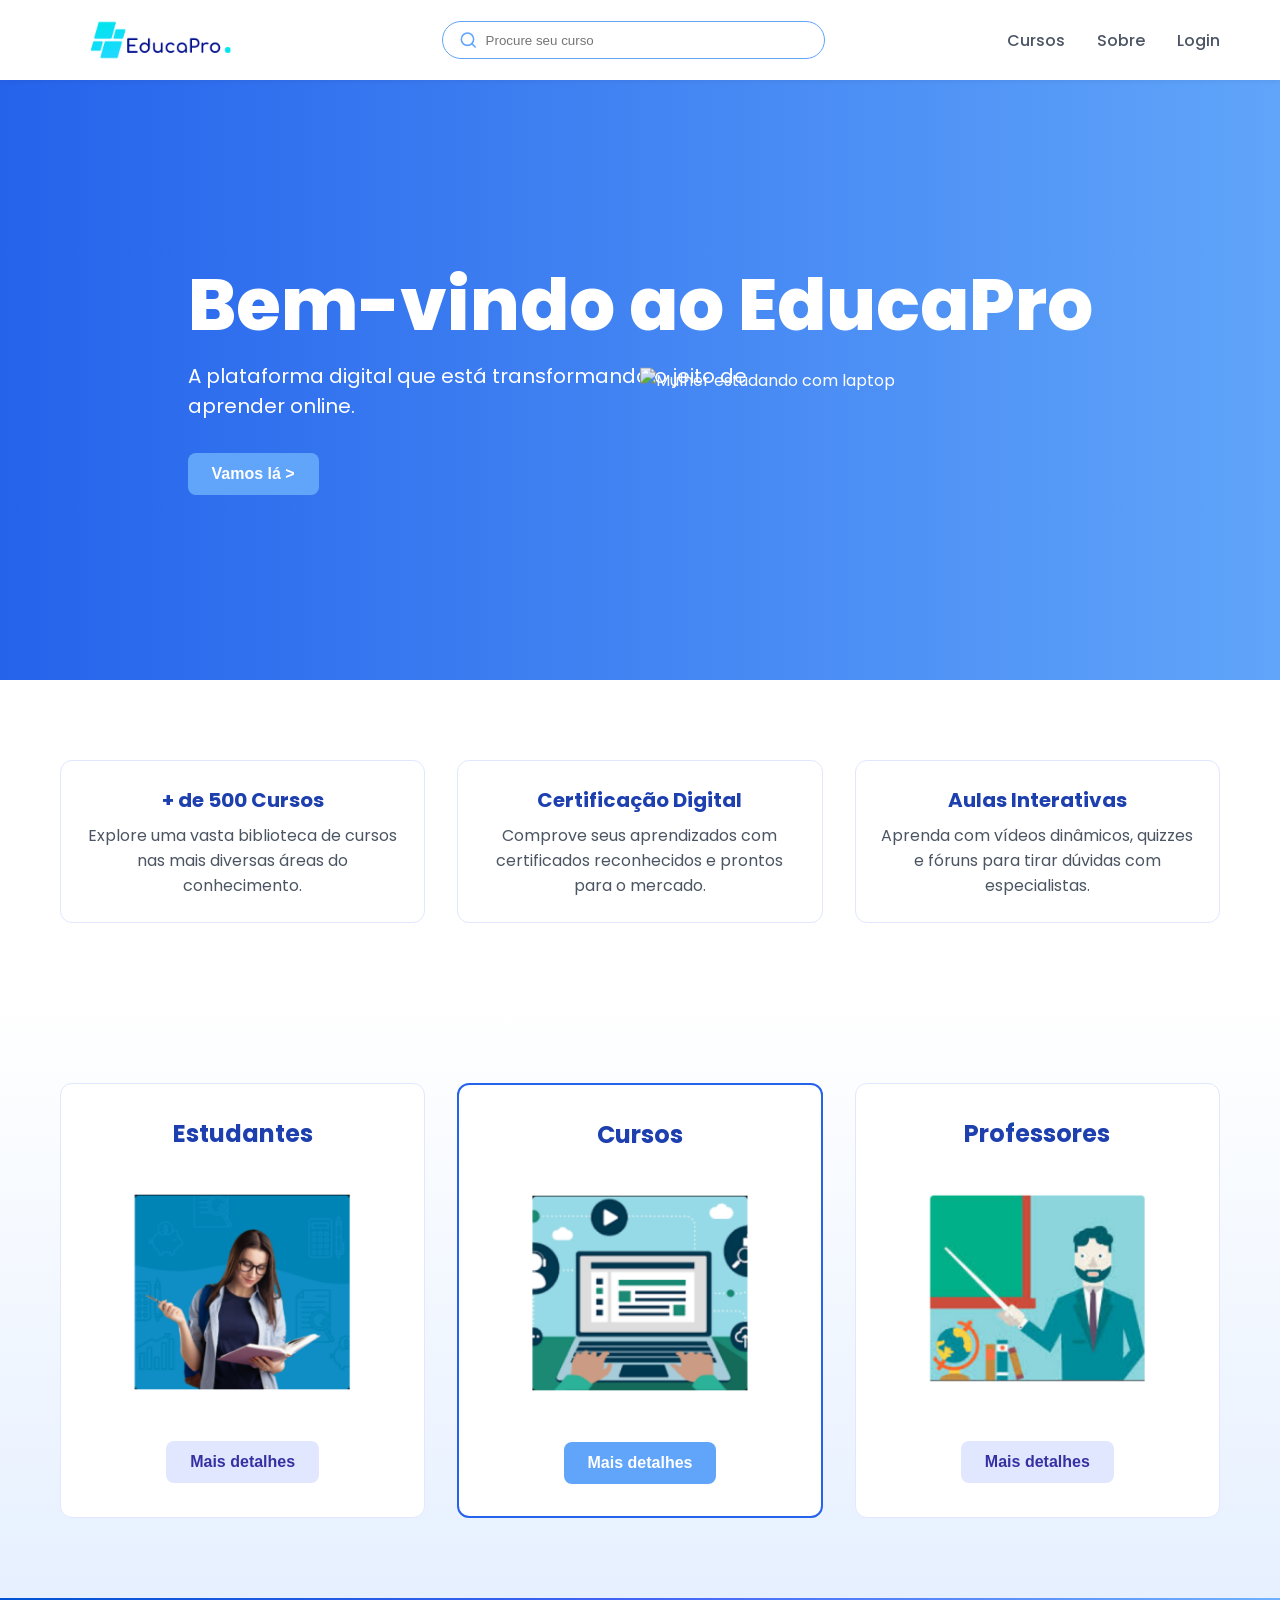
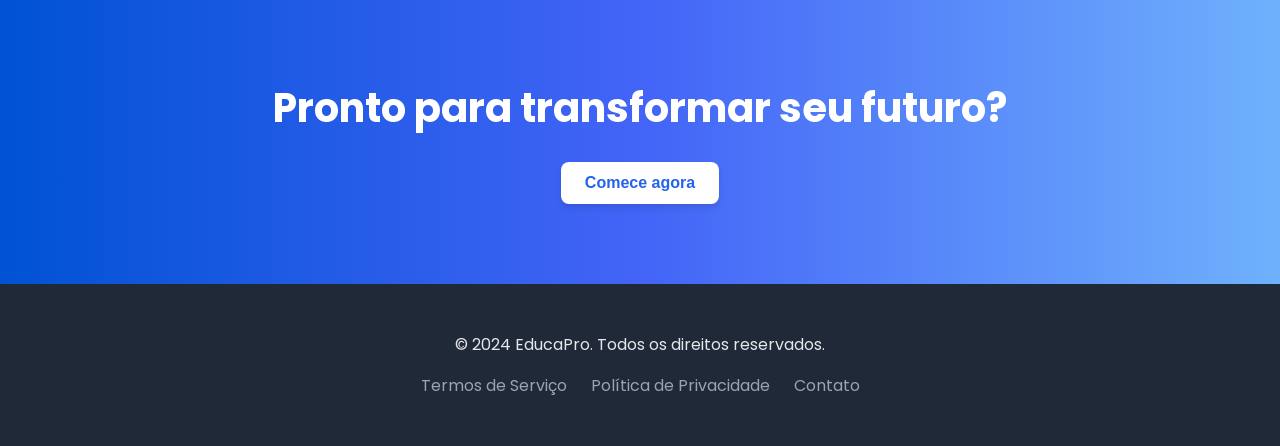
==== index.html @ 4612a157 "teste" ====
<!DOCTYPE html>
<html lang="pt-br">
  <head>
    <meta charset="UTF-8" />
    <meta name="viewport" content="width=device-width, initial-scale=1.0" />
    <title>EducaPro - Sua Plataforma de Aprendizagem</title>

    <!-- Google Fonts (Poppins) -->
    <link rel="stylesheet" href="style.css" />
    <link rel="preconnect" href="https://fonts.googleapis.com" />
    <link rel="preconnect" href="https://fonts.gstatic.com" crossorigin />
    <link
      href="https://fonts.googleapis.com/css2?family=Poppins:wght@400;500;600;700;800&display=swap"
      rel="stylesheet"
    />
  </head>
  <body>
    <!-- ========== CABEÇALHO ========== -->
    <header class="main-header">
      <div class="container">
        <a href="#" class="logo">
          <img
            src="img/logo-EducaPro (3).png"
            alt="EducaPro Logo"
            class="logo-img"
          />
        </a>

        <div class="search-bar">
          <svg
            xmlns="http://www.w3.org/2000/svg"
            width="20"
            height="20"
            viewBox="0 0 24 24"
            fill="none"
            stroke="currentColor"
            stroke-width="2"
            stroke-linecap="round"
            stroke-linejoin="round"
          >
            <circle cx="11" cy="11" r="8"></circle>
            <line x1="21" y1="21" x2="16.65" y2="16.65"></line>
          </svg>
          <input type="text" placeholder="Procure seu curso" />
        </div>

        <nav class="main-nav">
          <a href="#">Cursos</a>
          <a href="#">Sobre</a>
          <a href="#">Login</a>
        </nav>

        <button class="mobile-menu-button">
          <svg
            xmlns="http://www.w3.org/2000/svg"
            width="28"
            height="28"
            viewBox="0 0 24 24"
            fill="none"
            stroke="currentColor"
            stroke-width="2"
            stroke-linecap="round"
            stroke-linejoin="round"
          >
            <line x1="3" y1="12" x2="21" y2="12"></line>
            <line x1="3" y1="6" x2="21" y2="6"></line>
            <line x1="3" y1="18" x2="21" y2="18"></line>
          </svg>
        </button>
      </div>
    </header>

    <!-- ========== CONTEÚDO PRINCIPAL ========== -->
    <main>
      <!-- ========== SEÇÃO HERO ========== -->
      <section class="hero-section">
        <div class="container hero-content">
          <div>
            <h1>Bem-vindo ao EducaPro</h1>
            <p>
              A plataforma digital que está transformando o jeito de aprender
              online.
            </p>
            <button class="btn btn-primary">Vamos lá &gt;</button>
          </div>
        </div>
        <img
          src="img/Home.png"
          alt="Mulher estudando com laptop"
          class="hero-image"
        />
      </section>

      <!-- ========== SEÇÃO DE VANTAGENS ========== -->
      <section class="features-section">
        <div class="container features-grid">
          <div class="feature-item">
            <h3>+ de 500 Cursos</h3>
            <p>
              Explore uma vasta biblioteca de cursos nas mais diversas áreas do
              conhecimento.
            </p>
          </div>
          <div class="feature-item">
            <h3>Certificação Digital</h3>
            <p>
              Comprove seus aprendizados com certificados reconhecidos e prontos
              para o mercado.
            </p>
          </div>
          <div class="feature-item">
            <h3>Aulas Interativas</h3>
            <p>
              Aprenda com vídeos dinâmicos, quizzes e fóruns para tirar dúvidas
              com especialistas.
            </p>
          </div>
        </div>
      </section>

      <!-- ========== SEÇÃO DE PÚBLICO ========== -->
      <section class="audience-section">
        <div class="container audience-grid">
          <!-- Card Estudantes -->
          <div class="card">
            <h3>Estudantes</h3>
            <img
              src="img/estudante focada.png"
              alt="Estudante focada em seus estudos"
            />
            <button class="btn btn-secondary">Mais detalhes</button>
          </div>
          <!-- Card Cursos -->
          <div class="card card-highlight">
            <h3>Cursos</h3>
            <img
              src="img/interface de curso.png"
              alt="Interface de um curso online em um computador"
            />
            <button class="btn btn-primary">Mais detalhes</button>
          </div>
          <!-- Card Professores -->
          <div class="card">
            <h3>Professores</h3>
            <img
              src="img/Professor.png"
              alt="Professor explicando um conceito"
            />
            <button class="btn btn-secondary">Mais detalhes</button>
          </div>
        </div>
      </section>

      <!-- ========== SEÇÃO DE CHAMADA FINAL ========== -->
      <section class="cta-section">
        <div class="container">
          <h2>Pronto para transformar seu futuro?</h2>
          <button class="btn btn-light">Comece agora</button>
        </div>
      </section>
    </main>

    <!-- ========== RODAPÉ ========== -->
    <footer class="main-footer">
      <div class="container">
        <p>&copy; 2024 EducaPro. Todos os direitos reservados.</p>
        <div class="footer-links">
          <a href="#">Termos de Serviço</a>
          <a href="#">Política de Privacidade</a>
          <a href="#">Contato</a>
        </div>
      </div>
    </footer>
  </body>
</html>
---- style.css ----
/* ========== RESET BÁSICO E CONFIGURAÇÕES GLOBAIS ========== */
* {
  margin: 0;
  padding: 0;
  box-sizing: border-box;
}

body {
  font-family: "Poppins", sans-serif;
  background-color: #f0f4ff;
  color: #333;
  overflow-x: hidden;
}

.container {
  max-width: 1200px;
  margin: 0 auto;
  padding: 0 20px;
}

img {
  max-width: 100%;
  display: block;
}

a {
  text-decoration: none;
  color: inherit;
}

/* ========== CABEÇALHO ========== */
.main-header {
  background-color: #fff;
  box-shadow: 0 2px 4px rgba(0, 0, 0, 0.05);
  position: sticky;
  top: 0;
  z-index: 100;
}

.main-header .container {
  display: flex;
  justify-content: space-between;
  align-items: center;
  height: 80px;
}

.logo {
  display: flex;
  align-items: center;
}

.logo-img {
  height: 200px;
  width: auto;
}

.search-bar {
  display: flex;
  align-items: center;
  background-color: #fff;
  border: 1px solid #60a5fa;
  border-radius: 9999px;
  padding: 8px 16px;
  width: 33%;
}

.search-bar svg {
  color: #60a5fa;
}

.search-bar input {
  background: transparent;
  border: none;
  outline: none;
  margin-left: 8px;
  width: 100%;
}

.main-nav {
  display: flex;
  align-items: center;
  gap: 32px;
}

.main-nav a {
  font-weight: 500;
  color: #4b5563;
  transition: color 0.3s;
}

.main-nav a:hover {
  color: #2563eb;
}

.mobile-menu-button {
  display: none;
  background: none;
  border: none;
  cursor: pointer;
}

/* ========== SEÇÃO HERO ========== */
.hero-section {
  position: relative;
  color: #fff;
  min-height: 600px;
  display: flex;
  align-items: center;
  background: linear-gradient(90deg, #2563eb 0%, #60a5fa 100%);

  width: 100vw;
  left: 50%;
  transform: translateX(-50%);
}

.hero-image {
  position: absolute;
  right: 0;
  top: 50%;
  transform: translateY(-50%);
  width: 50%;
  height: auto;
  z-index: 1;
}

.hero-content {
  position: relative;
  z-index: 1;
}

.hero-content h1 {
  font-size: 4.5rem;
  font-weight: 800;
  line-height: 1.1;
  margin-bottom: 1rem;
}

.hero-content p {
  font-size: 1.25rem;
  margin-bottom: 2rem;
  max-width: 600px;
}

/* ========== BOTÕES ========== */
.btn {
  padding: 12px 24px;
  border-radius: 8px;
  font-weight: 700;
  border: none;
  cursor: pointer;
  transition: all 0.3s;
  font-size: 1rem;
}

.btn-primary {
  background-color: #60a5fa;
  color: #fff;
}
.btn-primary:hover {
  background-color: #3b82f6;
}

.btn-secondary {
  background-color: #e0e7ff;
  color: #3730a3;
}
.btn-secondary:hover {
  background-color: #c7d2fe;
}

.btn-light {
  background-color: #fff;
  color: #2563eb;
  box-shadow: 0 4px 6px rgba(0, 0, 0, 0.1);
}
.btn-light:hover {
  background-color: #f3f4f6;
}

/* ========== SEÇÃO DE VANTAGENS ========== */
.features-section {
  background-color: #fff;
  padding: 80px 0;
}

.features-grid {
  display: grid;
  grid-template-columns: repeat(3, 1fr);
  gap: 32px;
  text-align: center;
}

.feature-item {
  padding: 24px;
  border: 1px solid #e0e7ff;
  border-radius: 12px;
  background-color: #fff;
}

.feature-item h3 {
  font-size: 1.25rem;
  font-weight: 700;
  color: #1e40af;
  margin-bottom: 0.5rem;
}

.feature-item p {
  color: #4b5563;
}

/* ========== SEÇÃO DE PÚBLICO ========== */
.audience-section {
  padding: 80px 0;
  background: linear-gradient(180deg, #ffffff 0%, #e6f0ff 100%);
}

.audience-grid {
  display: grid;
  grid-template-columns: repeat(3, 1fr);
  gap: 32px;
}

.card {
  background-color: #fff;
  border-radius: 12px;
  border: 1px solid #e0e7ff;
  padding: 32px;
  text-align: center;
  transition: transform 0.3s, box-shadow 0.3s;
}

.card:hover {
  transform: translateY(-5px);
  box-shadow: 0 10px 20px rgba(0, 0, 0, 0.1);
}

.card h3 {
  font-size: 1.5rem;
  font-weight: 700;
  margin-bottom: 1rem;
  color: #1e40af;
}

.card img {
  border-radius: 8px;
  margin-bottom: 1.5rem;
  height: 250px;
  width: 100%;
  object-fit: cover;
}

.card-highlight {
  border: 2px solid #2563eb;
}

/* ========== SEÇÃO DE CHAMADA FINAL ========== */
.cta-section {
  padding: 80px 0;
  text-align: center;
  color: #fff;
  background: linear-gradient(90deg, #0052d4, #4364f7, #6fb1fc);
}

.cta-section h2 {
  font-size: 2.5rem;
  font-weight: 700;
  margin-bottom: 1.5rem;
}

/* ========== RODAPÉ ========== */
.main-footer {
  background-color: #1f2937;
  color: #e5e7eb;
  padding: 48px 0;
  text-align: center;
}

.footer-links {
  margin-top: 1rem;
  display: flex;
  justify-content: center;
  gap: 24px;
}

.footer-links a {
  color: #9ca3af;
  transition: color 0.3s;
}

.footer-links a:hover {
  color: #60a5fa;
}

/* ========== RESPONSIVIDADE ========== */
@media (max-width: 992px) {
  .search-bar {
    display: none;
  }
}

@media (max-width: 768px) {
  .main-nav {
    display: none;
  }
  .mobile-menu-button {
    display: block;
  }
  .hero-content h1 {
    font-size: 3rem;
  }
  .features-grid,
  .audience-grid {
    grid-template-columns: 1fr;
  }
  .cta-section h2 {
    font-size: 2rem;
  }
}
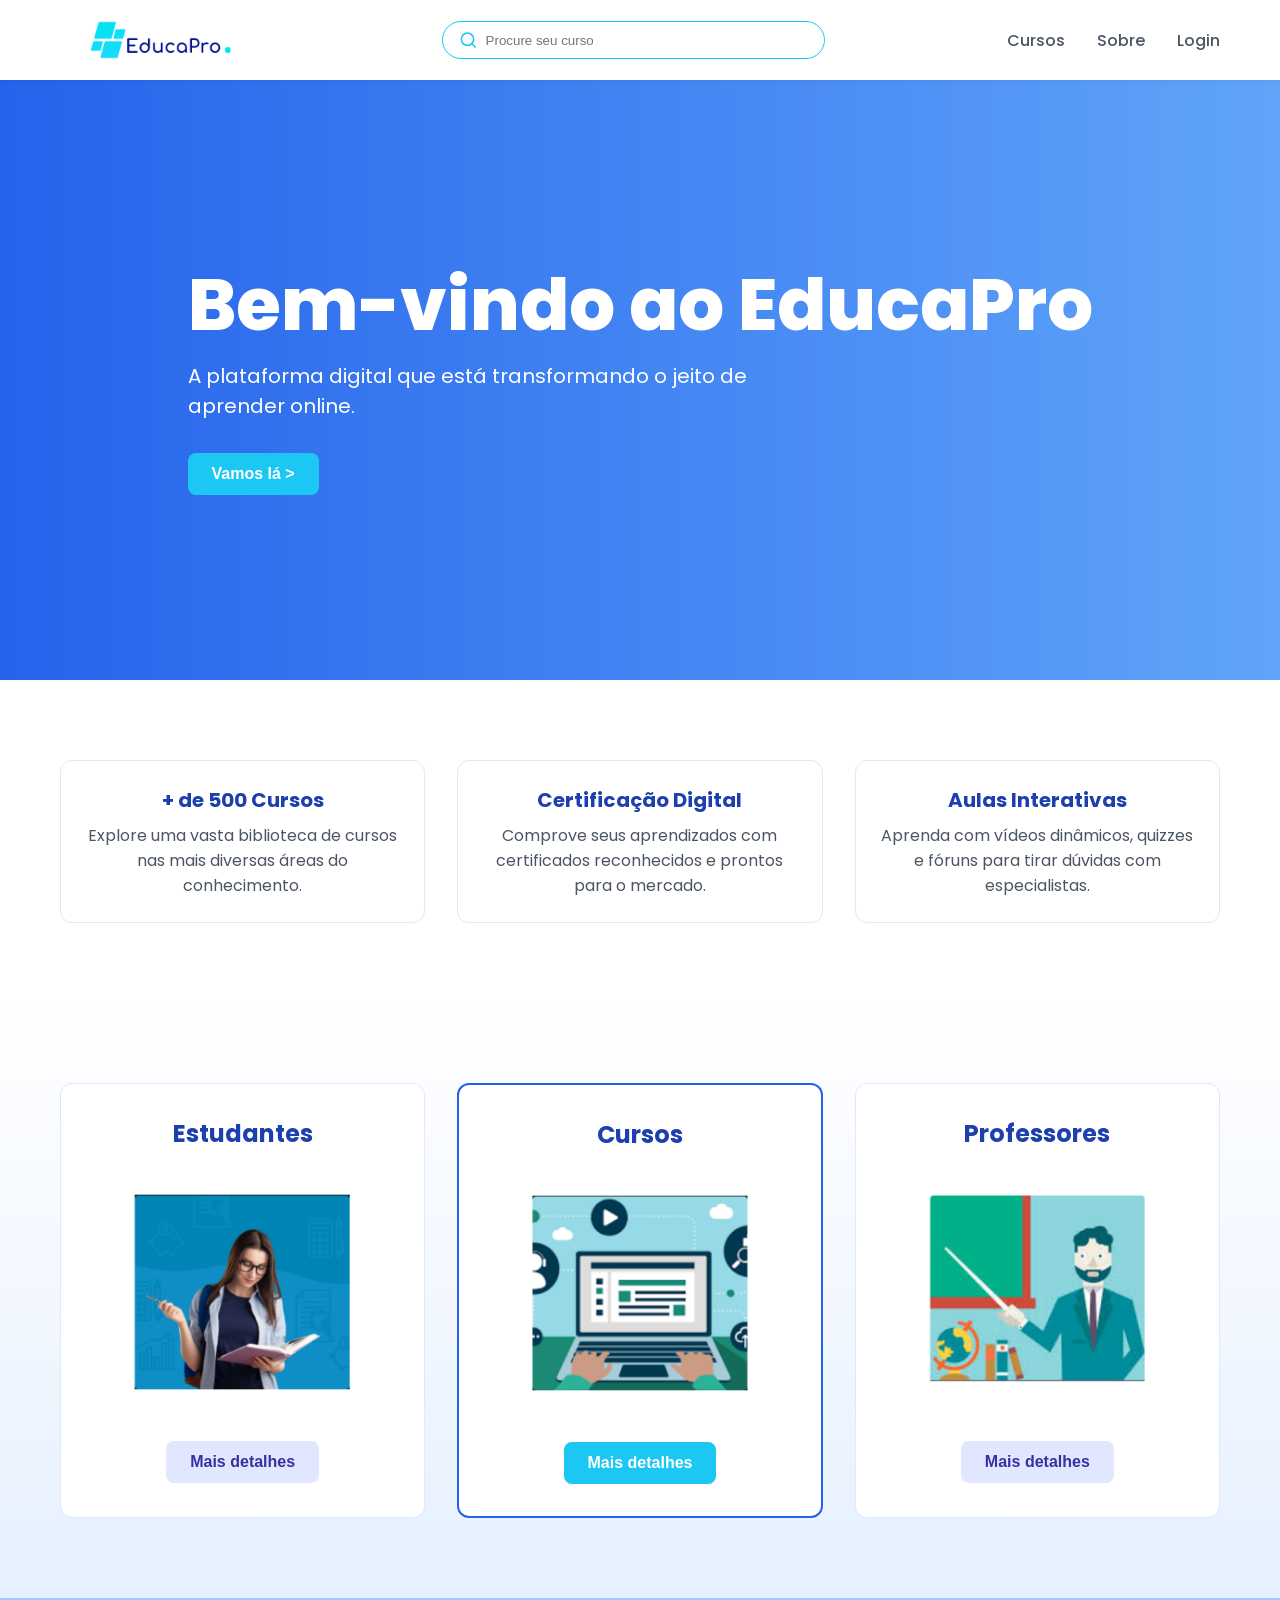
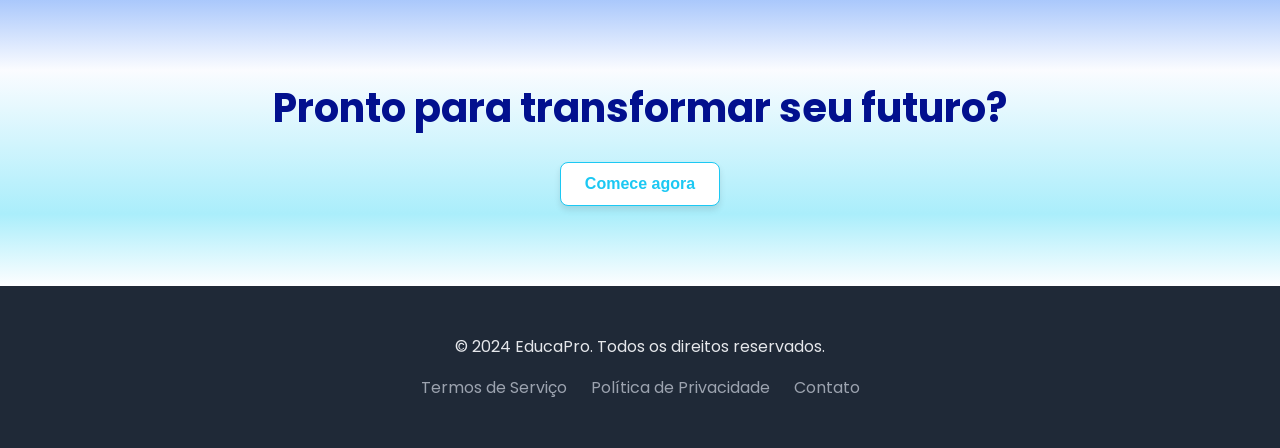
==== commit 031bcb8c: "Final_2" ====
--- a/index.html
+++ b/index.html
@@ -84,11 +84,11 @@
             <button class="btn btn-primary">Vamos lá &gt;</button>
           </div>
         </div>
-        <img
+        <!--<img
           src="img/Home.png"
           alt="Mulher estudando com laptop"
           class="hero-image"
-        />
+        />-->
       </section>
 
       <!-- ========== SEÇÃO DE VANTAGENS ========== -->
--- a/style.css
+++ b/style.css
@@ -58,14 +58,14 @@
   display: flex;
   align-items: center;
   background-color: #fff;
-  border: 1px solid #60a5fa;
+  border: 1px solid #1cc8f3;
   border-radius: 9999px;
   padding: 8px 16px;
   width: 33%;
 }
 
 .search-bar svg {
-  color: #60a5fa;
+  color: #1cc8f3;
 }
 
 .search-bar input {
@@ -153,11 +153,11 @@
 }
 
 .btn-primary {
-  background-color: #60a5fa;
+  background-color: #1cc8f3;
   color: #fff;
 }
 .btn-primary:hover {
-  background-color: #3b82f6;
+  background-color: #1ab8e0;
 }
 
 .btn-secondary {
@@ -170,11 +170,16 @@
 
 .btn-light {
   background-color: #fff;
-  color: #2563eb;
+  color: #1cc8f3;
+  border: 1px solid #1cc8f3;
   box-shadow: 0 4px 6px rgba(0, 0, 0, 0.1);
+  transition: all 0.3s ease;
 }
 .btn-light:hover {
-  background-color: #f3f4f6;
+  background-color: #1cc8f3;
+  color: #fff;
+  transform: translateY(-2px);
+  box-shadow: 0 6px 12px rgba(28, 200, 243, 0.3);
 }
 
 /* ========== SEÇÃO DE VANTAGENS ========== */
@@ -257,11 +262,18 @@
 .cta-section {
   padding: 80px 0;
   text-align: center;
-  color: #fff;
-  background: linear-gradient(90deg, #0052d4, #4364f7, #6fb1fc);
+  color: #0a2a5a;
+  background: linear-gradient(
+    180deg,
+    rgba(59, 130, 246, 0.4) 0%,
+    rgba(255, 255, 255, 0.7) 25%,
+    rgba(9, 224, 242, 0.3) 75%,
+    rgba(255, 255, 255, 0.9) 100%
+  );
 }
 
 .cta-section h2 {
+  color: #02108e;
   font-size: 2.5rem;
   font-weight: 700;
   margin-bottom: 1.5rem;
@@ -294,7 +306,15 @@
 /* ========== RESPONSIVIDADE ========== */
 @media (max-width: 992px) {
   .search-bar {
-    display: none;
+    width: 35%;
+  }
+
+  .hero-content h1 {
+    font-size: 3.5rem;
+  }
+
+  .hero-image {
+    width: 35%;
   }
 }
 
@@ -302,17 +322,84 @@
   .main-nav {
     display: none;
   }
+
   .mobile-menu-button {
     display: block;
   }
+
   .hero-content h1 {
-    font-size: 3rem;
-  }
+    font-size: 2.5rem;
+  }
+
+  .hero-content p {
+    font-size: 1rem;
+  }
+
+  .hero-image {
+    width: 30%;
+  }
+
   .features-grid,
   .audience-grid {
     grid-template-columns: 1fr;
-  }
+    gap: 20px;
+  }
+
+  .feature-item {
+    padding: 20px;
+  }
+
+  .card {
+    padding: 24px;
+  }
+
+  .card img {
+    height: 200px;
+  }
+
   .cta-section h2 {
+    font-size: 1.8rem;
+  }
+
+  .logo-img {
+    height: 120px;
+  }
+}
+
+@media (max-width: 480px) {
+  .container {
+    padding: 0 15px;
+  }
+
+  .hero-content h1 {
     font-size: 2rem;
   }
-}
+
+  .hero-content p {
+    font-size: 0.9rem;
+  }
+
+  .hero-image {
+    width: 25%;
+  }
+
+  .features-section,
+  .audience-section,
+  .cta-section {
+    padding: 60px 0;
+  }
+
+  .card img {
+    height: 180px;
+  }
+
+  .btn {
+    padding: 10px 20px;
+    font-size: 0.9rem;
+  }
+
+  .footer-links {
+    flex-direction: column;
+    gap: 12px;
+  }
+}
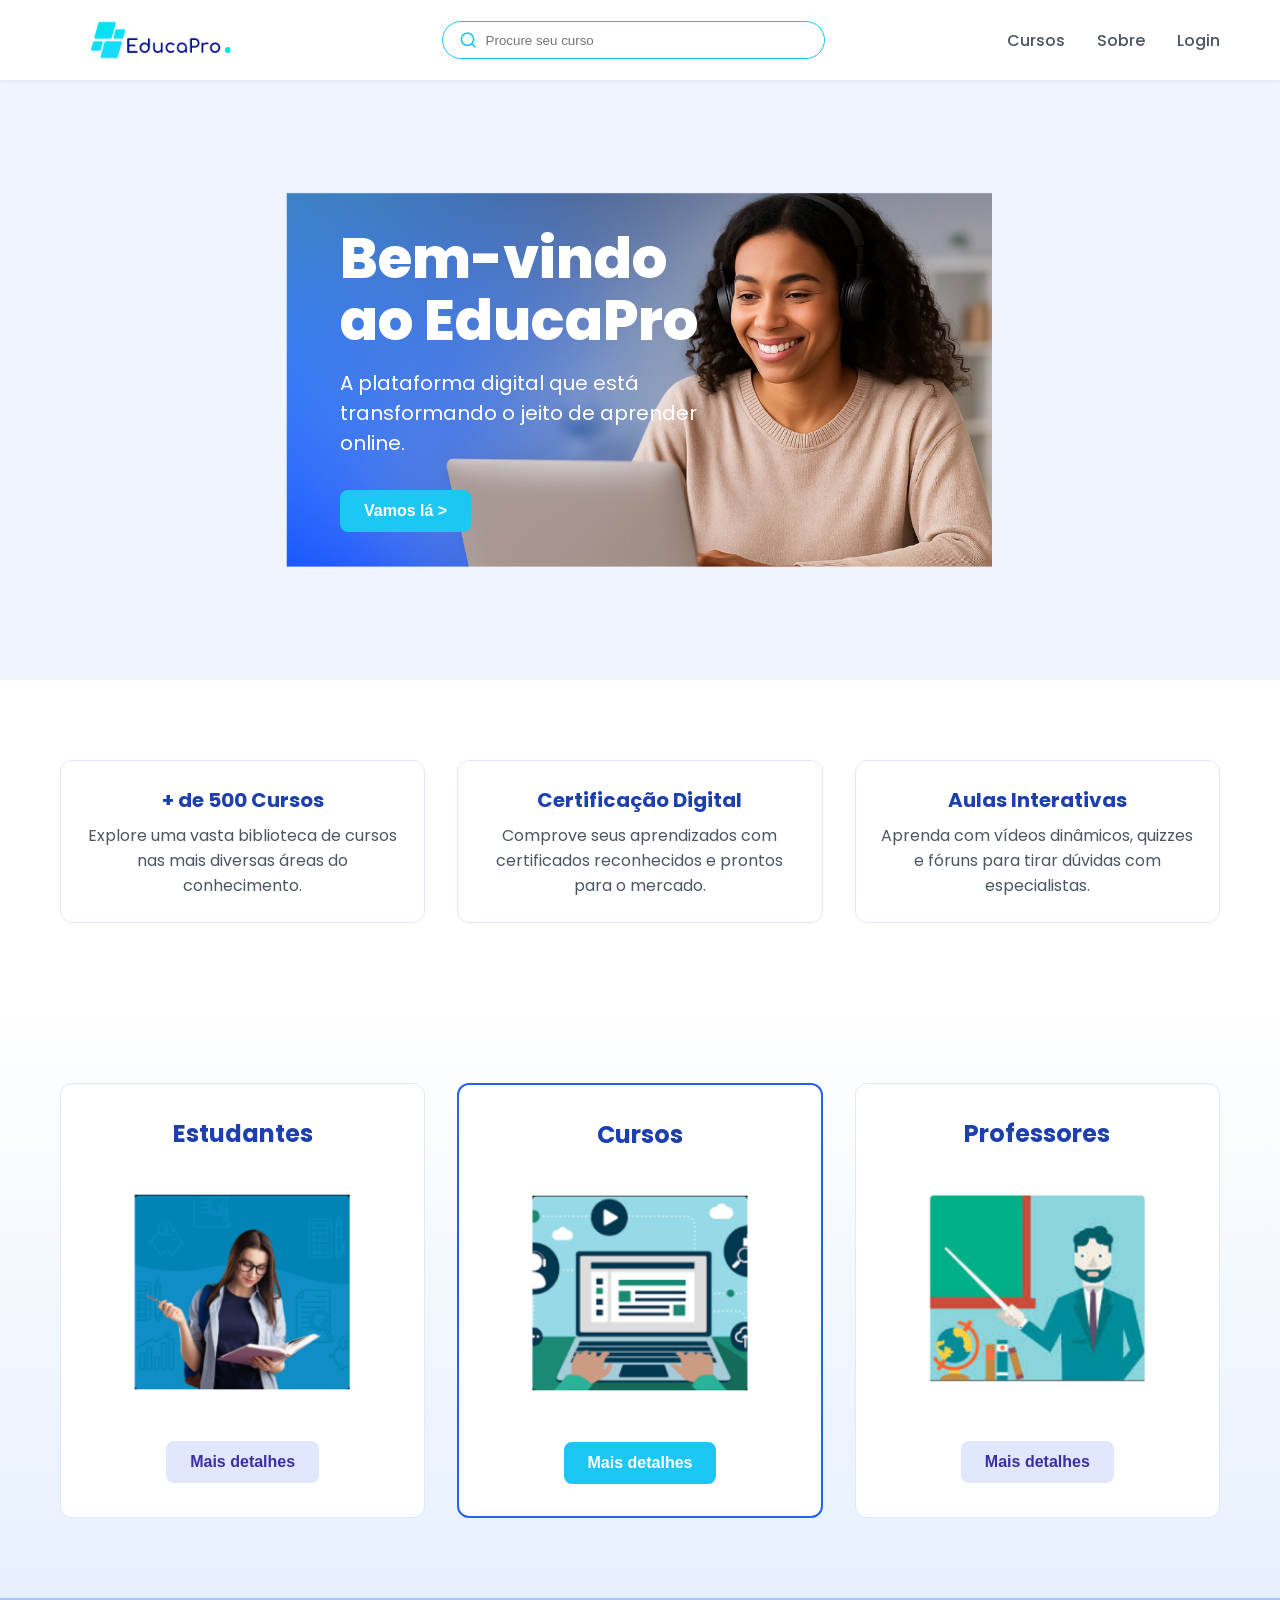
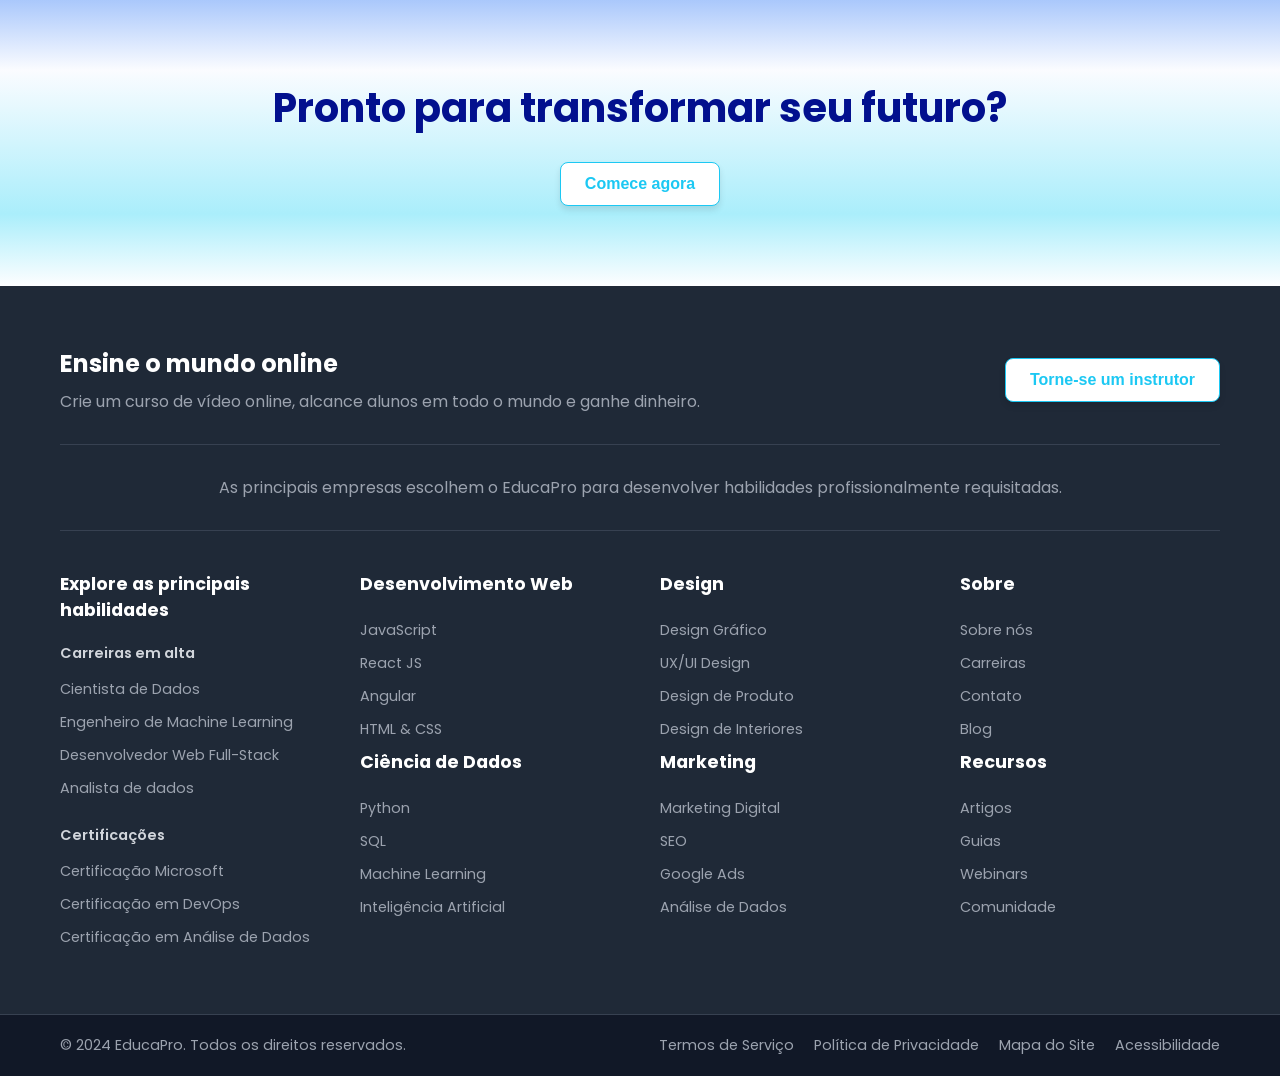
==== commit 20768482: "Corrigindo_P1" ====
--- a/index.html
+++ b/index.html
@@ -84,11 +84,6 @@
             <button class="btn btn-primary">Vamos lá &gt;</button>
           </div>
         </div>
-        <!--<img
-          src="img/Home.png"
-          alt="Mulher estudando com laptop"
-          class="hero-image"
-        />-->
       </section>
 
       <!-- ========== SEÇÃO DE VANTAGENS ========== -->
@@ -162,12 +157,127 @@
 
     <!-- ========== RODAPÉ ========== -->
     <footer class="main-footer">
-      <div class="container">
-        <p>&copy; 2024 EducaPro. Todos os direitos reservados.</p>
-        <div class="footer-links">
-          <a href="#">Termos de Serviço</a>
-          <a href="#">Política de Privacidade</a>
-          <a href="#">Contato</a>
+      <!-- Seção principal do rodapé -->
+      <div class="footer-main">
+        <div class="container">
+          <!-- Banner superior -->
+          <div class="footer-banner">
+            <div class="banner-content">
+              <h3>Ensine o mundo online</h3>
+              <p>
+                Crie um curso de vídeo online, alcance alunos em todo o mundo e
+                ganhe dinheiro.
+              </p>
+            </div>
+            <button class="btn btn-light">Torne-se um instrutor</button>
+          </div>
+
+          <hr class="footer-divider" />
+
+          <!-- Texto introdutório -->
+          <div class="footer-intro">
+            <p>
+              As principais empresas escolhem o EducaPro para desenvolver
+              habilidades profissionalmente requisitadas.
+            </p>
+          </div>
+
+          <hr class="footer-divider" />
+
+          <!-- Links organizados em colunas -->
+          <div class="footer-links-grid">
+            <div class="footer-column">
+              <h4>Explore as principais habilidades</h4>
+              <div class="link-group">
+                <h5>Carreiras em alta</h5>
+                <ul>
+                  <li><a href="#">Cientista de Dados</a></li>
+                  <li><a href="#">Engenheiro de Machine Learning</a></li>
+                  <li><a href="#">Desenvolvedor Web Full-Stack</a></li>
+                  <li><a href="#">Analista de dados</a></li>
+                </ul>
+              </div>
+              <div class="link-group">
+                <h5>Certificações</h5>
+                <ul>
+                  <li><a href="#">Certificação Microsoft</a></li>
+                  <li><a href="#">Certificação em DevOps</a></li>
+                  <li><a href="#">Certificação em Análise de Dados</a></li>
+                </ul>
+              </div>
+            </div>
+
+            <div class="footer-column">
+              <h4>Desenvolvimento Web</h4>
+              <ul>
+                <li><a href="#">JavaScript</a></li>
+                <li><a href="#">React JS</a></li>
+                <li><a href="#">Angular</a></li>
+                <li><a href="#">HTML & CSS</a></li>
+              </ul>
+
+              <h4>Ciência de Dados</h4>
+              <ul>
+                <li><a href="#">Python</a></li>
+                <li><a href="#">SQL</a></li>
+                <li><a href="#">Machine Learning</a></li>
+                <li><a href="#">Inteligência Artificial</a></li>
+              </ul>
+            </div>
+
+            <div class="footer-column">
+              <h4>Design</h4>
+              <ul>
+                <li><a href="#">Design Gráfico</a></li>
+                <li><a href="#">UX/UI Design</a></li>
+                <li><a href="#">Design de Produto</a></li>
+                <li><a href="#">Design de Interiores</a></li>
+              </ul>
+
+              <h4>Marketing</h4>
+              <ul>
+                <li><a href="#">Marketing Digital</a></li>
+                <li><a href="#">SEO</a></li>
+                <li><a href="#">Google Ads</a></li>
+                <li><a href="#">Análise de Dados</a></li>
+              </ul>
+            </div>
+
+            <div class="footer-column">
+              <h4>Sobre</h4>
+              <ul>
+                <li><a href="#">Sobre nós</a></li>
+                <li><a href="#">Carreiras</a></li>
+                <li><a href="#">Contato</a></li>
+                <li><a href="#">Blog</a></li>
+              </ul>
+
+              <h4>Recursos</h4>
+              <ul>
+                <li><a href="#">Artigos</a></li>
+                <li><a href="#">Guias</a></li>
+                <li><a href="#">Webinars</a></li>
+                <li><a href="#">Comunidade</a></li>
+              </ul>
+            </div>
+          </div>
+        </div>
+      </div>
+
+      <!-- Rodapé inferior -->
+      <div class="footer-bottom">
+        <div class="container">
+          <div class="footer-bottom-content">
+            <div class="footer-copyright">
+              <p>&copy; 2024 EducaPro. Todos os direitos reservados.</p>
+            </div>
+            <div class="footer-legal">
+              <a href="#">Termos de Serviço</a>
+              <a href="#">Política de Privacidade</a>
+              <a href="#">Mapa do Site</a>
+              <a href="#">Acessibilidade</a>
+            </div>
+          </div>
         </div>
       </div>
     </footer>
--- a/style.css
+++ b/style.css
@@ -10,6 +10,13 @@
   background-color: #f0f4ff;
   color: #333;
   overflow-x: hidden;
+  min-height: 100vh;
+  display: flex;
+  flex-direction: column;
+}
+
+main {
+  flex: 1;
 }
 
 .container {
@@ -108,9 +115,19 @@
   align-items: center;
   background: linear-gradient(90deg, #2563eb 0%, #60a5fa 100%);
 
+  /* Força a seção a ocupar a largura total da tela */
   width: 100vw;
   left: 50%;
   transform: translateX(-50%);
+}
+
+@media (min-width: 1200px) {
+  .hero-section {
+    background-image: url("img/Mulher_pc_2.png");
+    background-size: 70% auto;
+    background-position: center;
+    background-repeat: no-repeat;
+  }
 }
 
 .hero-image {
@@ -126,10 +143,12 @@
 .hero-content {
   position: relative;
   z-index: 1;
+  margin-left: 25%;
+  max-width: 35%;
 }
 
 .hero-content h1 {
-  font-size: 4.5rem;
+  font-size: 3.5rem;
   font-weight: 800;
   line-height: 1.1;
   margin-bottom: 1rem;
@@ -283,24 +302,162 @@
 .main-footer {
   background-color: #1f2937;
   color: #e5e7eb;
-  padding: 48px 0;
+  flex-shrink: 0;
+}
+
+.footer-main {
+  padding: 60px 0 40px 0;
+}
+
+.footer-banner {
+  display: flex;
+  justify-content: space-between;
+  align-items: center;
+  margin-bottom: 30px;
+}
+
+.banner-content h3 {
+  font-size: 1.5rem;
+  font-weight: 700;
+  margin-bottom: 8px;
+  color: #fff;
+}
+
+.banner-content p {
+  color: #9ca3af;
+  font-size: 1rem;
+}
+
+.footer-divider {
+  border: none;
+  height: 1px;
+  background-color: #374151;
+  margin: 30px 0;
+}
+
+.footer-intro {
   text-align: center;
-}
-
-.footer-links {
-  margin-top: 1rem;
-  display: flex;
-  justify-content: center;
-  gap: 24px;
-}
-
-.footer-links a {
+  margin-bottom: 30px;
+}
+
+.footer-intro p {
   color: #9ca3af;
+  font-size: 1rem;
+}
+
+.footer-links-grid {
+  display: grid;
+  grid-template-columns: repeat(4, 1fr);
+  gap: 40px;
+  margin-top: 40px;
+}
+
+.footer-column h4 {
+  font-size: 1.1rem;
+  font-weight: 700;
+  color: #fff;
+  margin-bottom: 20px;
+}
+
+.footer-column h5 {
+  font-size: 0.9rem;
+  font-weight: 600;
+  color: #d1d5db;
+  margin-bottom: 12px;
+  margin-top: 20px;
+}
+
+.footer-column ul {
+  list-style: none;
+  padding: 0;
+}
+
+.footer-column ul li {
+  margin-bottom: 8px;
+}
+
+.footer-column ul li a {
+  color: #9ca3af;
+  text-decoration: none;
+  font-size: 0.9rem;
   transition: color 0.3s;
 }
 
-.footer-links a:hover {
+.footer-column ul li a:hover {
   color: #60a5fa;
+}
+
+.link-group {
+  margin-bottom: 25px;
+}
+
+.footer-bottom {
+  background-color: #111827;
+  padding: 20px 0;
+  border-top: 1px solid #374151;
+}
+
+.footer-bottom-content {
+  display: flex;
+  justify-content: space-between;
+  align-items: center;
+}
+
+.footer-copyright p {
+  color: #9ca3af;
+  font-size: 0.9rem;
+}
+
+.footer-legal {
+  display: flex;
+  gap: 20px;
+}
+
+.footer-legal a {
+  color: #9ca3af;
+  text-decoration: none;
+  font-size: 0.9rem;
+  transition: color 0.3s;
+}
+
+.footer-legal a:hover {
+  color: #60a5fa;
+}
+
+/* Responsividade do rodapé */
+@media (max-width: 768px) {
+  .footer-banner {
+    flex-direction: column;
+    text-align: center;
+    gap: 20px;
+  }
+
+  .footer-links-grid {
+    grid-template-columns: repeat(2, 1fr);
+    gap: 30px;
+  }
+
+  .footer-bottom-content {
+    flex-direction: column;
+    gap: 15px;
+    text-align: center;
+  }
+
+  .footer-legal {
+    flex-wrap: wrap;
+    justify-content: center;
+  }
+}
+
+@media (max-width: 480px) {
+  .footer-links-grid {
+    grid-template-columns: 1fr;
+    gap: 25px;
+  }
+
+  .footer-main {
+    padding: 40px 0 30px 0;
+  }
 }
 
 /* ========== RESPONSIVIDADE ========== */
@@ -335,6 +492,11 @@
     font-size: 1rem;
   }
 
+  .hero-content {
+    margin-left: 5%;
+    max-width: 90%;
+  }
+
   .hero-image {
     width: 30%;
   }
@@ -379,6 +541,11 @@
     font-size: 0.9rem;
   }
 
+  .hero-content {
+    margin-left: 0;
+    max-width: 100%;
+  }
+
   .hero-image {
     width: 25%;
   }
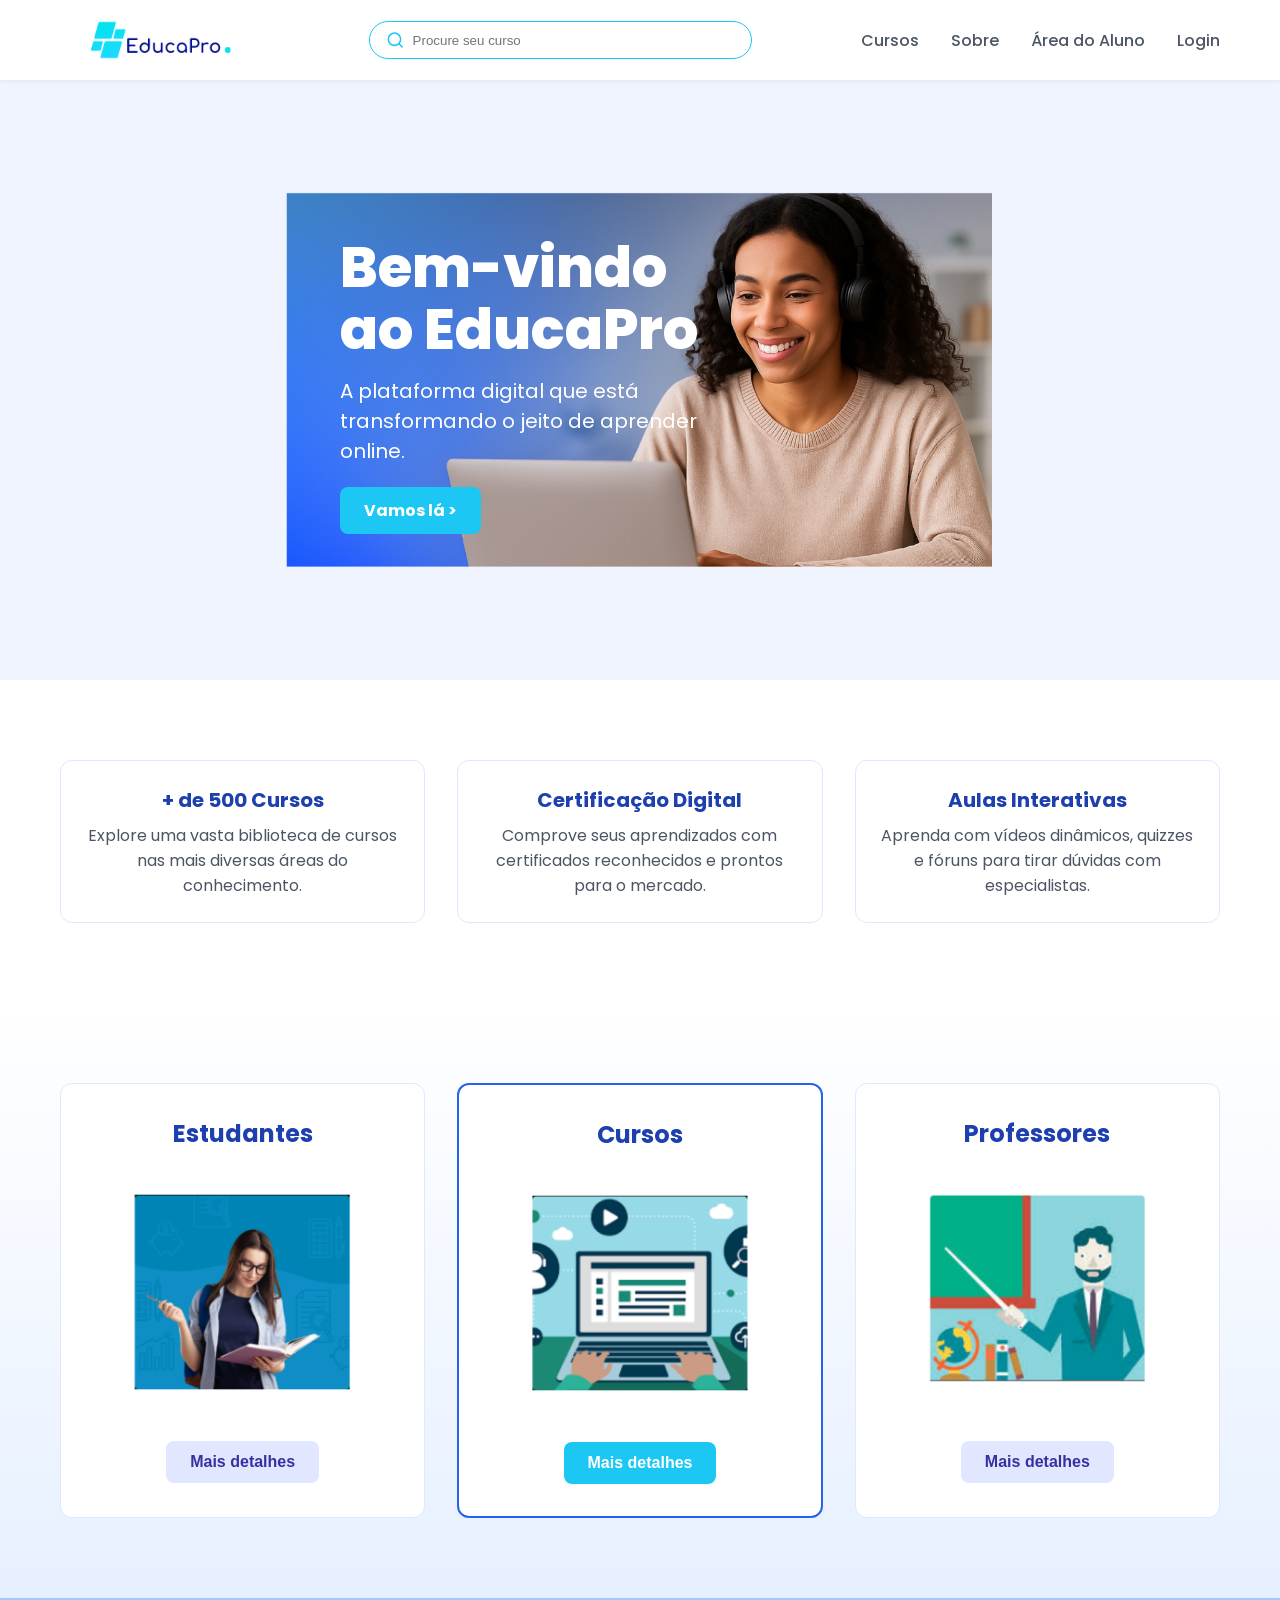
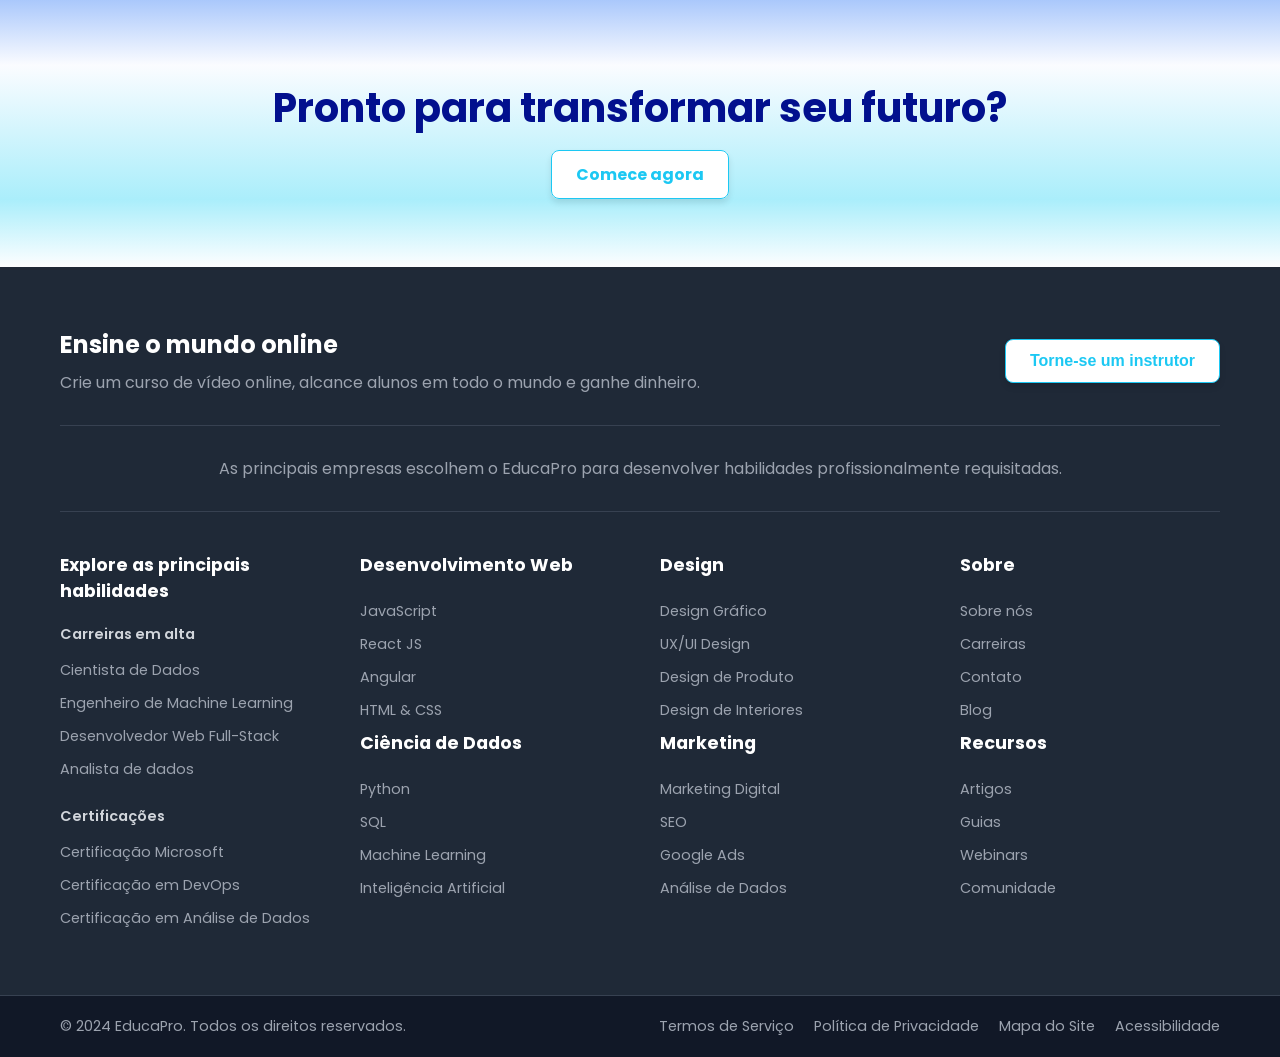
==== commit c94d8f71: "Teste_2" ====
--- a/index.html
+++ b/index.html
@@ -47,7 +47,8 @@
         <nav class="main-nav">
           <a href="#">Cursos</a>
           <a href="#">Sobre</a>
-          <a href="#">Login</a>
+          <a href="dashboard.html">Área do Aluno</a>
+          <a href="#" id="login-link">Login</a>
         </nav>
 
         <button class="mobile-menu-button">
@@ -81,7 +82,7 @@
               A plataforma digital que está transformando o jeito de aprender
               online.
             </p>
-            <button class="btn btn-primary">Vamos lá &gt;</button>
+            <a href="dashboard.html" class="btn btn-primary">Vamos lá &gt;</a>
           </div>
         </div>
       </section>
@@ -150,7 +151,7 @@
       <section class="cta-section">
         <div class="container">
           <h2>Pronto para transformar seu futuro?</h2>
-          <button class="btn btn-light">Comece agora</button>
+          <a href="dashboard.html" class="btn btn-light">Comece agora</a>
         </div>
       </section>
     </main>
@@ -281,5 +282,218 @@
         </div>
       </div>
     </footer>
+
+    <!-- ========== MODAIS ========== -->
+    <!-- Overlay escuro de fundo -->
+    <div class="modal-overlay" id="modal-overlay"></div>
+
+    <!-- Modal de Login -->
+    <div class="modal" id="login-modal">
+      <div class="modal-content">
+        <button class="modal-close" id="close-login">&times;</button>
+        <h2 class="modal-title">Faça seu login</h2>
+        <form id="login-form" class="modal-form">
+          <div class="form-group">
+            <label for="login-email">E-mail</label>
+            <input
+              type="email"
+              id="login-email"
+              placeholder="Digite seu e-mail"
+              required
+            />
+          </div>
+          <div class="form-group">
+            <label for="login-password">Senha</label>
+            <input
+              type="password"
+              id="login-password"
+              placeholder="Digite sua senha"
+              required
+            />
+          </div>
+          <button type="submit" class="btn btn-primary btn-modal">
+            Entrar
+          </button>
+          <a href="#" class="modal-link" id="forgot-password-link"
+            >Esqueci minha senha</a
+          >
+          <p class="modal-footer-text">
+            Não tem uma conta?
+            <a href="#" class="modal-link" id="register-link">Cadastre-se</a>
+          </p>
+        </form>
+      </div>
+    </div>
+
+    <!-- Modal de Cadastro -->
+    <div class="modal" id="register-modal">
+      <div class="modal-content modal-large">
+        <button class="modal-close" id="close-register">&times;</button>
+        <div class="modal-header">
+          <img
+            src="img/logo-EducaPro (3).png"
+            alt="EducaPro Logo"
+            class="modal-logo"
+          />
+        </div>
+        <p class="modal-subtitle">Preencha para continuar</p>
+        <form id="register-form" class="modal-form">
+          <div class="form-row">
+            <div class="form-group">
+              <label for="register-name">Nome</label>
+              <input
+                type="text"
+                id="register-name"
+                placeholder="Digite seu nome completo"
+                required
+              />
+            </div>
+            <div class="form-group">
+              <label for="register-phone">Telefone</label>
+              <input
+                type="tel"
+                id="register-phone"
+                placeholder="Digite seu telefone"
+                required
+              />
+            </div>
+          </div>
+          <div class="form-group">
+            <label for="register-education">Nível de educação</label>
+            <select id="register-education" required>
+              <option value="">Selecione</option>
+              <option value="fundamental">Ensino Fundamental</option>
+              <option value="medio">Ensino Médio</option>
+              <option value="superior">Ensino Superior</option>
+              <option value="pos">Pós-graduação</option>
+            </select>
+          </div>
+          <div class="form-group">
+            <label for="register-email">E-mail</label>
+            <input
+              type="email"
+              id="register-email"
+              placeholder="Digite seu e-mail"
+              required
+            />
+          </div>
+          <div class="form-row">
+            <div class="form-group">
+              <label for="register-birthdate">Data de nascimento</label>
+              <input
+                type="text"
+                id="register-birthdate"
+                placeholder="dd/mm/aaaa"
+                maxlength="10"
+                required
+              />
+            </div>
+            <div class="form-group">
+              <label for="register-address">Endereço</label>
+              <input
+                type="text"
+                id="register-address"
+                placeholder="Digite seu endereço"
+                required
+              />
+            </div>
+          </div>
+          <div class="form-group">
+            <label for="register-objective">Objetivo de aprendizagem</label>
+            <select id="register-objective" required>
+              <option value="">Selecione</option>
+              <option value="carreira">Desenvolvimento de Carreira</option>
+              <option value="pessoal">Crescimento Pessoal</option>
+              <option value="academico">Aperfeiçoamento Acadêmico</option>
+              <option value="negocio">Empreendedorismo</option>
+            </select>
+          </div>
+          <div class="form-row">
+            <div class="form-group">
+              <label for="register-password">Senha</label>
+              <div class="password-input-wrapper">
+                <input
+                  type="password"
+                  id="register-password"
+                  placeholder="Crie sua senha"
+                  required
+                />
+                <button
+                  type="button"
+                  class="password-toggle"
+                  id="toggle-password"
+                  aria-label="Mostrar senha"
+                >
+                  <svg
+                    xmlns="http://www.w3.org/2000/svg"
+                    width="20"
+                    height="20"
+                    viewBox="0 0 24 24"
+                    fill="none"
+                    stroke="currentColor"
+                    stroke-width="2"
+                    stroke-linecap="round"
+                    stroke-linejoin="round"
+                  >
+                    <path
+                      d="M1 12s4-8 11-8 11 8 11 8-4 8-11 8-11-8-11-8z"
+                    ></path>
+                    <circle cx="12" cy="12" r="3"></circle>
+                  </svg>
+                </button>
+              </div>
+            </div>
+            <div class="form-group">
+              <label for="register-confirm-password">Confirmar senha</label>
+              <input
+                type="password"
+                id="register-confirm-password"
+                placeholder="confirmar senha"
+                required
+              />
+            </div>
+          </div>
+          <button type="submit" class="btn btn-primary btn-modal">
+            Enviar
+          </button>
+          <div class="modal-footer-links">
+            <a href="#" class="modal-link" id="register-instructor-link"
+              >Cadastrar-se como instrutor</a
+            >
+            <a href="#" class="modal-link" id="back-to-login-link"
+              >Já tem conta? Faça login</a
+            >
+          </div>
+        </form>
+      </div>
+    </div>
+
+    <!-- Modal de Recuperação de Senha -->
+    <div class="modal" id="recovery-modal">
+      <div class="modal-content">
+        <button class="modal-close" id="close-recovery">&times;</button>
+        <h2 class="modal-title">Recuperar senha</h2>
+        <form id="recovery-form" class="modal-form">
+          <div class="form-group">
+            <label for="recovery-email">E-mail</label>
+            <input
+              type="email"
+              id="recovery-email"
+              placeholder="Digite seu e-mail"
+              required
+            />
+          </div>
+          <button type="submit" class="btn btn-primary btn-modal">
+            Enviar
+          </button>
+          <a href="#" class="modal-link" id="back-to-login-from-recovery"
+            >← Voltar para login</a
+          >
+        </form>
+      </div>
+    </div>
+
+    <!-- JavaScript -->
+    <script src="script.js"></script>
   </body>
 </html>
--- a/style.css
+++ b/style.css
@@ -570,3 +570,255 @@
     gap: 12px;
   }
 }
+
+/* ========== MODAIS ========== */
+.modal-overlay {
+  display: none;
+  position: fixed;
+  top: 0;
+  left: 0;
+  width: 100%;
+  height: 100%;
+  background-color: rgba(0, 0, 0, 0.5);
+  z-index: 1000;
+  backdrop-filter: blur(2px);
+}
+
+.modal-overlay.active {
+  display: block;
+}
+
+.modal {
+  display: none;
+  position: fixed;
+  top: 50%;
+  left: 50%;
+  transform: translate(-50%, -50%);
+  z-index: 1001;
+  width: 90%;
+  max-width: 500px;
+  animation: modalFadeIn 0.3s ease;
+}
+
+.modal.active {
+  display: block;
+}
+
+.modal-large {
+  max-width: 700px;
+}
+
+@keyframes modalFadeIn {
+  from {
+    opacity: 0;
+    transform: translate(-50%, -60%);
+  }
+  to {
+    opacity: 1;
+    transform: translate(-50%, -50%);
+  }
+}
+
+.modal-content {
+  background-color: #fff;
+  border-radius: 16px;
+  padding: 32px;
+  position: relative;
+  border: 2px dashed #1cc8f3;
+  box-shadow: 0 10px 40px rgba(0, 0, 0, 0.2);
+  max-height: 90vh;
+  overflow-y: auto;
+}
+
+.modal-close {
+  position: absolute;
+  top: 16px;
+  right: 16px;
+  background: none;
+  border: none;
+  font-size: 28px;
+  color: #1cc8f3;
+  cursor: pointer;
+  width: 32px;
+  height: 32px;
+  display: flex;
+  align-items: center;
+  justify-content: center;
+  transition: color 0.3s;
+  z-index: 10;
+}
+
+.modal-close:hover {
+  color: #1ab8e0;
+}
+
+.modal-header {
+  text-align: center;
+  margin-bottom: 16px;
+}
+
+.modal-logo {
+  height: 60px;
+  width: auto;
+  margin: 0 auto;
+}
+
+.modal-title {
+  font-size: 1.5rem;
+  font-weight: 700;
+  color: #4b5563;
+  margin-bottom: 24px;
+  text-align: center;
+}
+
+.modal-subtitle {
+  text-align: center;
+  color: #4b5563;
+  margin-bottom: 24px;
+  font-size: 1rem;
+}
+
+.modal-form {
+  display: flex;
+  flex-direction: column;
+  gap: 20px;
+}
+
+.form-row {
+  display: grid;
+  grid-template-columns: 1fr 1fr;
+  gap: 16px;
+}
+
+.form-group {
+  display: flex;
+  flex-direction: column;
+  gap: 8px;
+}
+
+.form-group label {
+  font-weight: 500;
+  color: #4b5563;
+  font-size: 0.95rem;
+}
+
+.form-group input,
+.form-group select {
+  padding: 12px 16px;
+  border: 1px solid #e5e7eb;
+  border-radius: 8px;
+  font-size: 1rem;
+  font-family: "Poppins", sans-serif;
+  background-color: #fff;
+  color: #333;
+  transition: border-color 0.3s;
+}
+
+.form-group input:focus,
+.form-group select:focus {
+  outline: none;
+  border-color: #1cc8f3;
+}
+
+.form-group input::placeholder {
+  color: #9ca3af;
+}
+
+.form-group select {
+  cursor: pointer;
+  appearance: none;
+  background-image: url("data:image/svg+xml,%3Csvg xmlns='http://www.w3.org/2000/svg' width='12' height='12' viewBox='0 0 12 12'%3E%3Cpath fill='%234b5563' d='M6 9L1 4h10z'/%3E%3C/svg%3E");
+  background-repeat: no-repeat;
+  background-position: right 12px center;
+  padding-right: 40px;
+}
+
+.password-input-wrapper {
+  position: relative;
+  display: flex;
+  align-items: center;
+}
+
+.password-input-wrapper input {
+  padding-right: 45px;
+}
+
+.password-toggle {
+  position: absolute;
+  right: 12px;
+  background: none;
+  border: none;
+  cursor: pointer;
+  color: #9ca3af;
+  display: flex;
+  align-items: center;
+  justify-content: center;
+  padding: 4px;
+  transition: color 0.3s;
+}
+
+.password-toggle:hover {
+  color: #1cc8f3;
+}
+
+.btn-modal {
+  width: 100%;
+  margin-top: 8px;
+}
+
+.modal-link {
+  color: #1cc8f3;
+  text-decoration: none;
+  font-size: 0.95rem;
+  text-align: center;
+  transition: color 0.3s;
+  cursor: pointer;
+}
+
+.modal-link:hover {
+  color: #1ab8e0;
+  text-decoration: underline;
+}
+
+.modal-footer-text {
+  text-align: center;
+  color: #4b5563;
+  font-size: 0.95rem;
+  margin-top: 8px;
+}
+
+.modal-footer-links {
+  display: flex;
+  justify-content: space-between;
+  margin-top: 16px;
+  gap: 16px;
+}
+
+.modal-footer-links .modal-link {
+  font-size: 0.9rem;
+}
+
+/* Responsividade dos modais */
+@media (max-width: 768px) {
+  .modal {
+    width: 95%;
+    max-width: none;
+  }
+
+  .modal-content {
+    padding: 24px;
+  }
+
+  .form-row {
+    grid-template-columns: 1fr;
+  }
+
+  .modal-footer-links {
+    flex-direction: column;
+    gap: 12px;
+  }
+
+  .modal-footer-links .modal-link {
+    text-align: center;
+  }
+}
